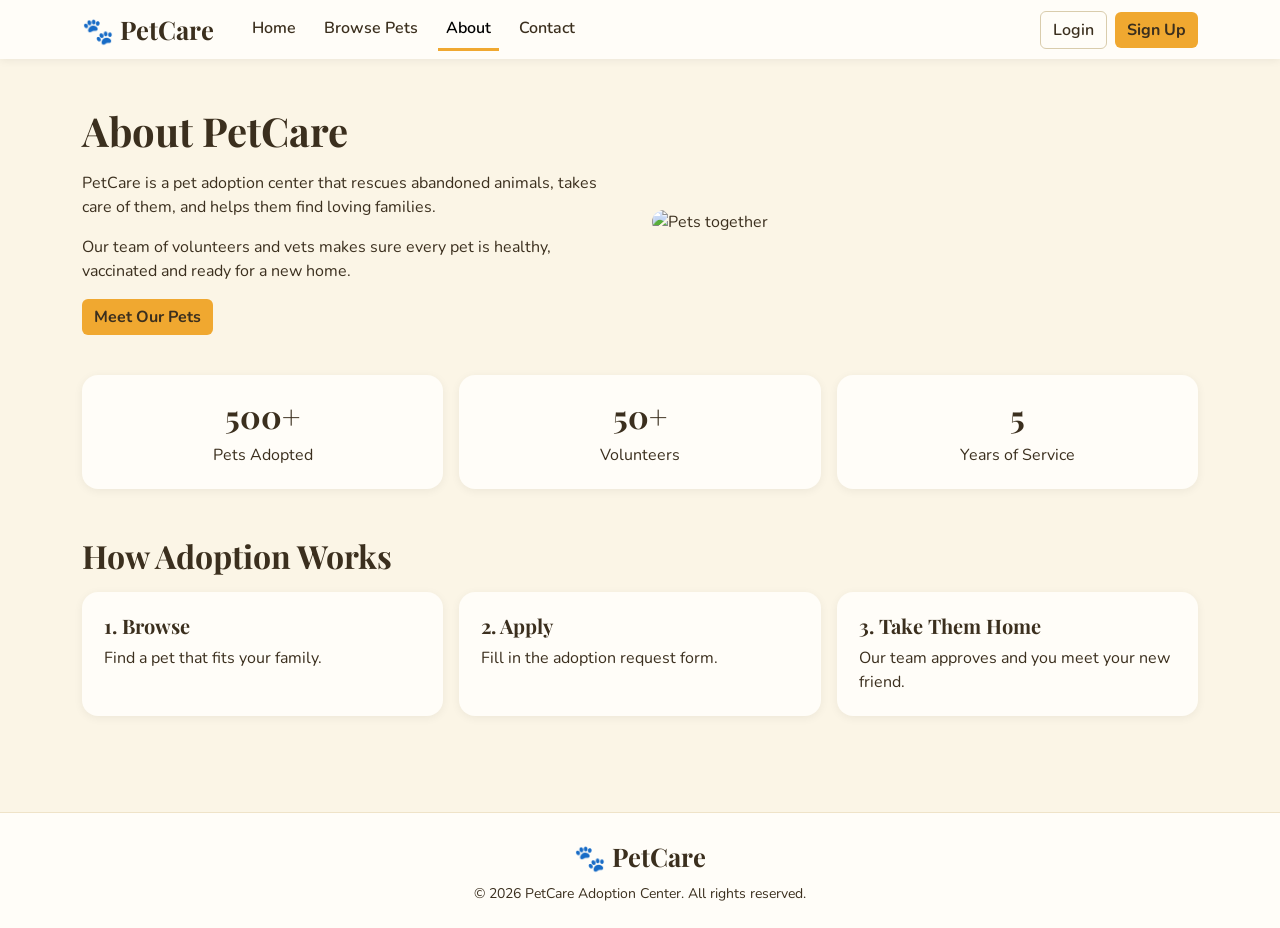
==== frontend/about.html @ a51727f5 "Frontend html,css and js" ====
<!DOCTYPE html>
<html lang="en">
<head>
  <meta charset="UTF-8">
  <meta name="viewport" content="width=device-width, initial-scale=1">
  <title>PetCare - About</title>
  <link href="https://cdn.jsdelivr.net/npm/bootstrap@5.3.3/dist/css/bootstrap.min.css" rel="stylesheet">
  <link href="https://cdn.jsdelivr.net/npm/bootstrap-icons@1.11.3/font/bootstrap-icons.css" rel="stylesheet">
  <link href="https://fonts.googleapis.com/css2?family=Nunito:wght@400;600;700&family=Playfair+Display:wght@700&display=swap" rel="stylesheet">
  <link rel="stylesheet" href="css/style.css">
</head>
<body>
  <div id="navbar"></div>

  <div class="container py-5">
    <div class="row g-4 align-items-center">
      <div class="col-md-6">
        <h1>About PetCare</h1>
        <p class="mt-3">PetCare is a pet adoption center that rescues abandoned animals, takes care of them, and helps them find loving families.</p>
        <p>Our team of volunteers and vets makes sure every pet is healthy, vaccinated and ready for a new home.</p>
        <a href="browse.html" class="btn btn-main">Meet Our Pets</a>
      </div>
      <div class="col-md-6">
        <img src="https://loremflickr.com/700/450/dog,cat?lock=20" class="img-fluid rounded-4" alt="Pets together">
      </div>
    </div>

    <div class="row text-center g-3 mt-4">
      <div class="col-4"><div class="box"><h2>500+</h2><p class="mb-0">Pets Adopted</p></div></div>
      <div class="col-4"><div class="box"><h2>50+</h2><p class="mb-0">Volunteers</p></div></div>
      <div class="col-4"><div class="box"><h2>5</h2><p class="mb-0">Years of Service</p></div></div>
    </div>

    <h2 class="mt-5 mb-3">How Adoption Works</h2>
    <div class="row g-3">
      <div class="col-md-4"><div class="box h-100"><h5>1. Browse</h5><p class="mb-0">Find a pet that fits your family.</p></div></div>
      <div class="col-md-4"><div class="box h-100"><h5>2. Apply</h5><p class="mb-0">Fill in the adoption request form.</p></div></div>
      <div class="col-md-4"><div class="box h-100"><h5>3. Take Them Home</h5><p class="mb-0">Our team approves and you meet your new friend.</p></div></div>
    </div>
  </div>

  <div id="footer"></div>

  <script src="https://cdn.jsdelivr.net/npm/bootstrap@5.3.3/dist/js/bootstrap.bundle.min.js"></script>
  <script src="js/main.js"></script>
  <script>
    loadNavbar("About");
    loadFooter();
  </script>
</body>
</html>
---- frontend/css/style.css ----
/* ===== PetCare shared styles ===== */
:root {
  --cream: #fbf5e6;
  --white: #fffdf8;
  --beige: #efe3c8;
  --yellow: #f0a830;
  --yellow-dark: #d98f12;
  --brown: #3b2f1e;
}

body {
  background: var(--cream);
  color: var(--brown);
  font-family: 'Nunito', sans-serif;
}

h1, h2, h3, h4, h5, .brand {
  font-family: 'Playfair Display', serif;
  font-weight: 700;
}

/* ---- navbar ---- */
.navbar { background: var(--white); box-shadow: 0 2px 8px rgba(0, 0, 0, .06); }
.brand { font-size: 1.6rem; color: var(--brown); text-decoration: none; }
.brand:hover { color: var(--brown); }
.navbar .nav-link { color: var(--brown); font-weight: 600; margin: 0 6px; }
.navbar .nav-link.active { border-bottom: 3px solid var(--yellow); }

/* ---- buttons ---- */
.btn-main { background: var(--yellow); color: var(--brown); border: 0; font-weight: 700; }
.btn-main:hover { background: var(--yellow-dark); color: #fff; }
.btn-light-main { background: var(--white); color: var(--brown); border: 1px solid #d9ccac; font-weight: 600; }
.btn-light-main:hover { background: var(--beige); color: var(--brown); }

/* ---- hero ---- */
.hero h1 { font-size: 3.2rem; line-height: 1.15; }
.hero img { border-radius: 24px; width: 100%; height: 380px; object-fit: cover; box-shadow: 0 8px 24px rgba(0, 0, 0, .12); }

.feature-box { background: var(--white); border-radius: 16px; padding: 18px; height: 100%; box-shadow: 0 2px 8px rgba(0, 0, 0, .05); }
.feature-box i { font-size: 2rem; color: var(--yellow); }

/* ---- cards ---- */
.pet-card { border: 0; border-radius: 16px; background: var(--white); box-shadow: 0 2px 10px rgba(0, 0, 0, .07); overflow: hidden; transition: transform .2s; }
.pet-card:hover { transform: translateY(-4px); }
.pet-card img { height: 180px; object-fit: cover; }
.fav { color: var(--yellow); cursor: pointer; float: right; }

.box { background: var(--white); border-radius: 16px; padding: 22px; box-shadow: 0 2px 10px rgba(0, 0, 0, .06); }

/* ---- filter chips ---- */
.chip { background: var(--beige); border: 0; border-radius: 20px; padding: 5px 18px; font-weight: 600; color: var(--brown); }
.chip.active { background: var(--yellow); }

/* ---- forms ---- */
.form-control, .form-select { background: var(--white); border-color: #d9ccac; }
.form-control:focus, .form-select:focus { border-color: var(--yellow); box-shadow: 0 0 0 .2rem rgba(240, 168, 48, .25); }

/* ---- details page ---- */
.main-img { width: 100%; height: 380px; object-fit: cover; border-radius: 16px; }
.thumb { width: 100%; height: 70px; object-fit: cover; border-radius: 10px; cursor: pointer; border: 2px solid transparent; }
.thumb:hover, .thumb.active { border-color: var(--yellow); }

/* ---- footer ---- */
footer { background: var(--white); border-top: 1px solid var(--beige); }

/* ---- admin ---- */
.admin-wrap { display: flex; min-height: 100vh; }
.sidebar { width: 230px; background: var(--white); padding: 20px 14px; box-shadow: 2px 0 8px rgba(0, 0, 0, .05); }
.sidebar a { display: block; padding: 10px 14px; border-radius: 10px; color: var(--brown); text-decoration: none; font-weight: 600; margin-bottom: 6px; }
.sidebar a:hover { background: var(--beige); }
.sidebar a.active { background: var(--yellow); }
.stat-card { background: var(--white); border-radius: 16px; padding: 18px; display: flex; align-items: center; gap: 14px; box-shadow: 0 2px 10px rgba(0, 0, 0, .06); }
.stat-card i { font-size: 2.2rem; color: var(--yellow); }
.stat-card h3 { margin: 0; }
.table > :not(caption) > * > * { background: transparent; }
.badge-status { padding: 5px 12px; border-radius: 12px; font-size: .8rem; font-weight: 700; background: var(--beige); }
.st-Pending { background: #f9e3a8; }
.st-Approved, .st-Active { background: #cfe8c4; }
.st-Rejected, .st-Blocked { background: #f3c6c0; }
.cat-pic { width: 200px; border-radius: 20px; position: absolute; right: 20px; bottom: 20px; }

@media (max-width: 768px) {
  .hero h1 { font-size: 2.2rem; }
  .admin-wrap { flex-direction: column; }
  .sidebar { width: 100%; }
  .cat-pic { display: none; }
}
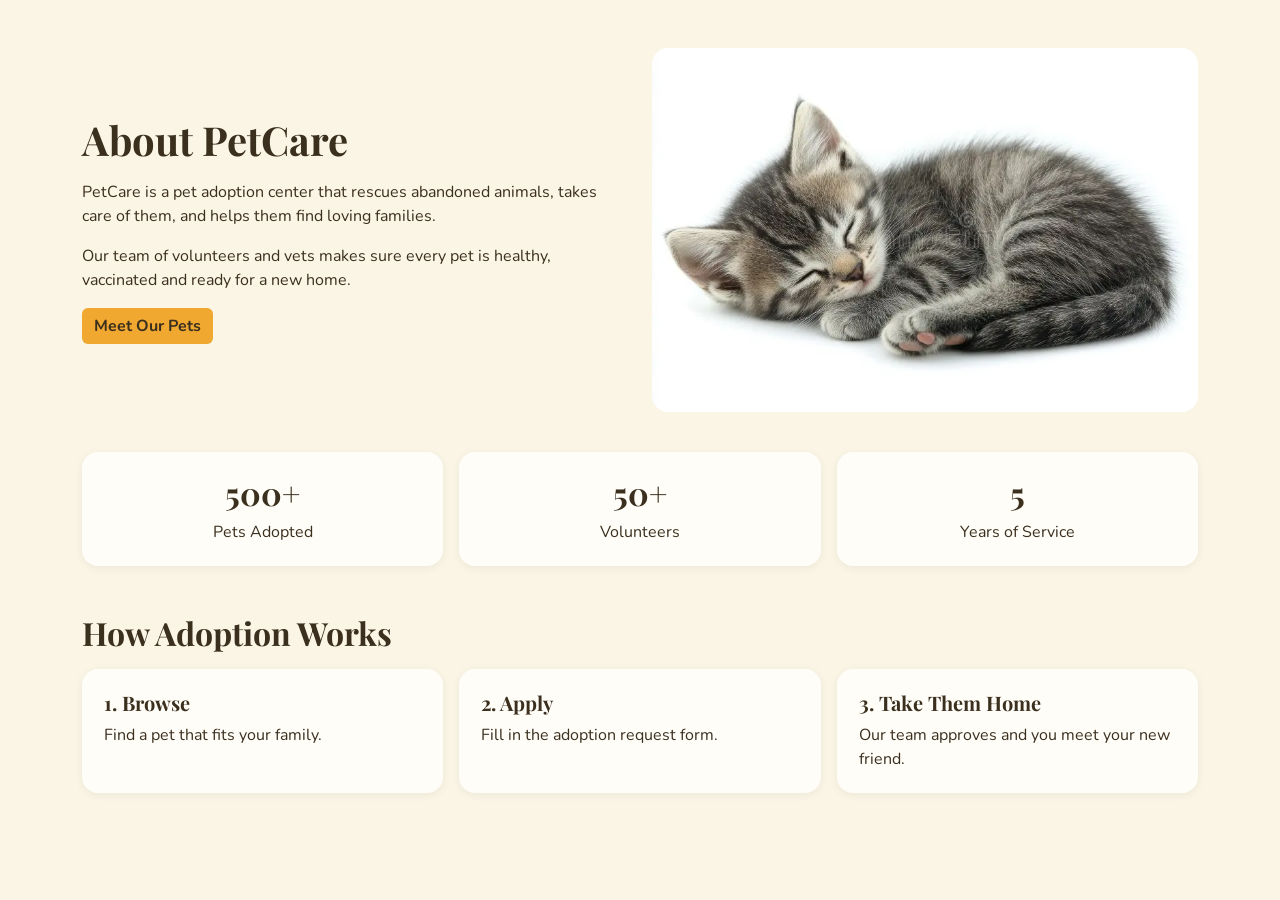
==== commit bbcdb53a: "Add complete API, backend, config and frontend" ====
--- a/frontend/about.html
+++ b/frontend/about.html
@@ -21,7 +21,7 @@
         <a href="browse.html" class="btn btn-main">Meet Our Pets</a>
       </div>
       <div class="col-md-6">
-        <img src="https://loremflickr.com/700/450/dog,cat?lock=20" class="img-fluid rounded-4" alt="Pets together">
+        <img src="photos/catsleeping.webp" class="img-fluid rounded-4" alt="Pets together">
       </div>
     </div>
 
@@ -43,9 +43,6 @@
 
   <script src="https://cdn.jsdelivr.net/npm/bootstrap@5.3.3/dist/js/bootstrap.bundle.min.js"></script>
   <script src="js/main.js"></script>
-  <script>
-    loadNavbar("About");
-    loadFooter();
-  </script>
+  <script src="js/about.js"></script>
 </body>
 </html>
